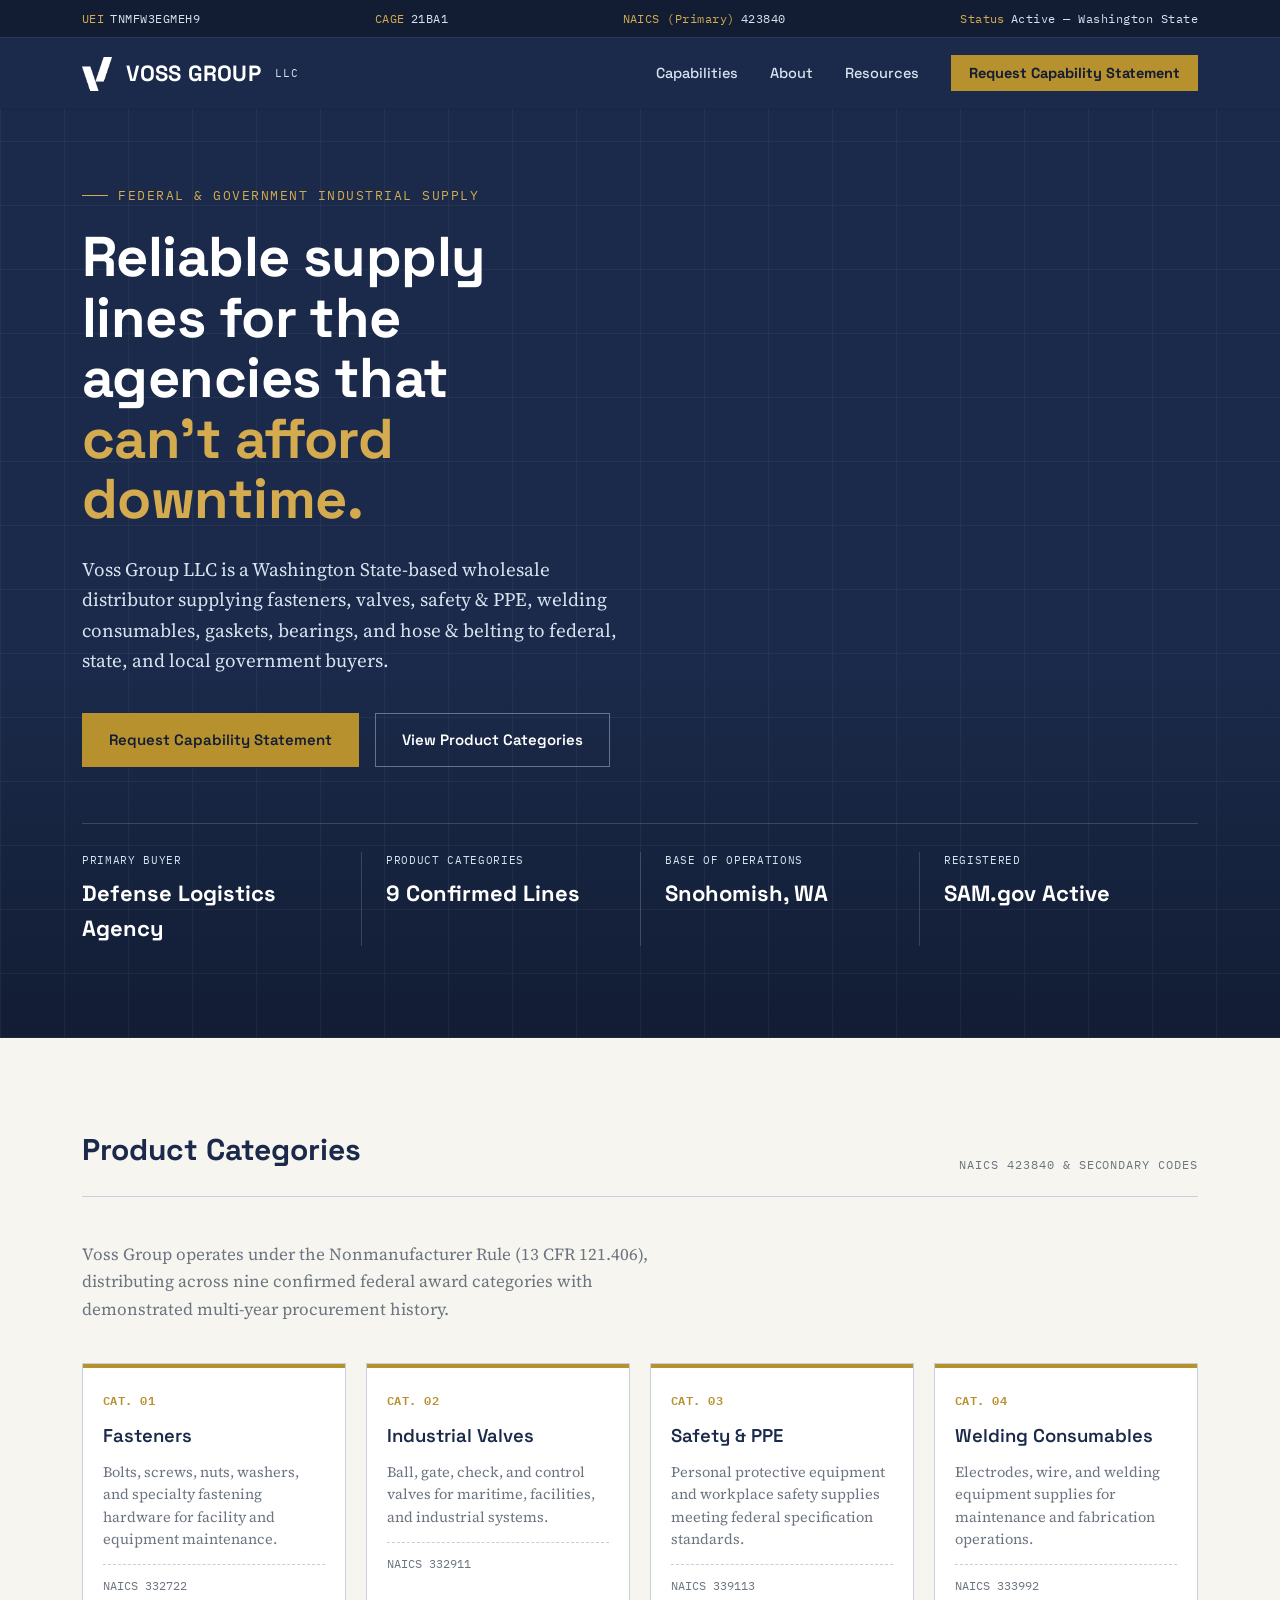
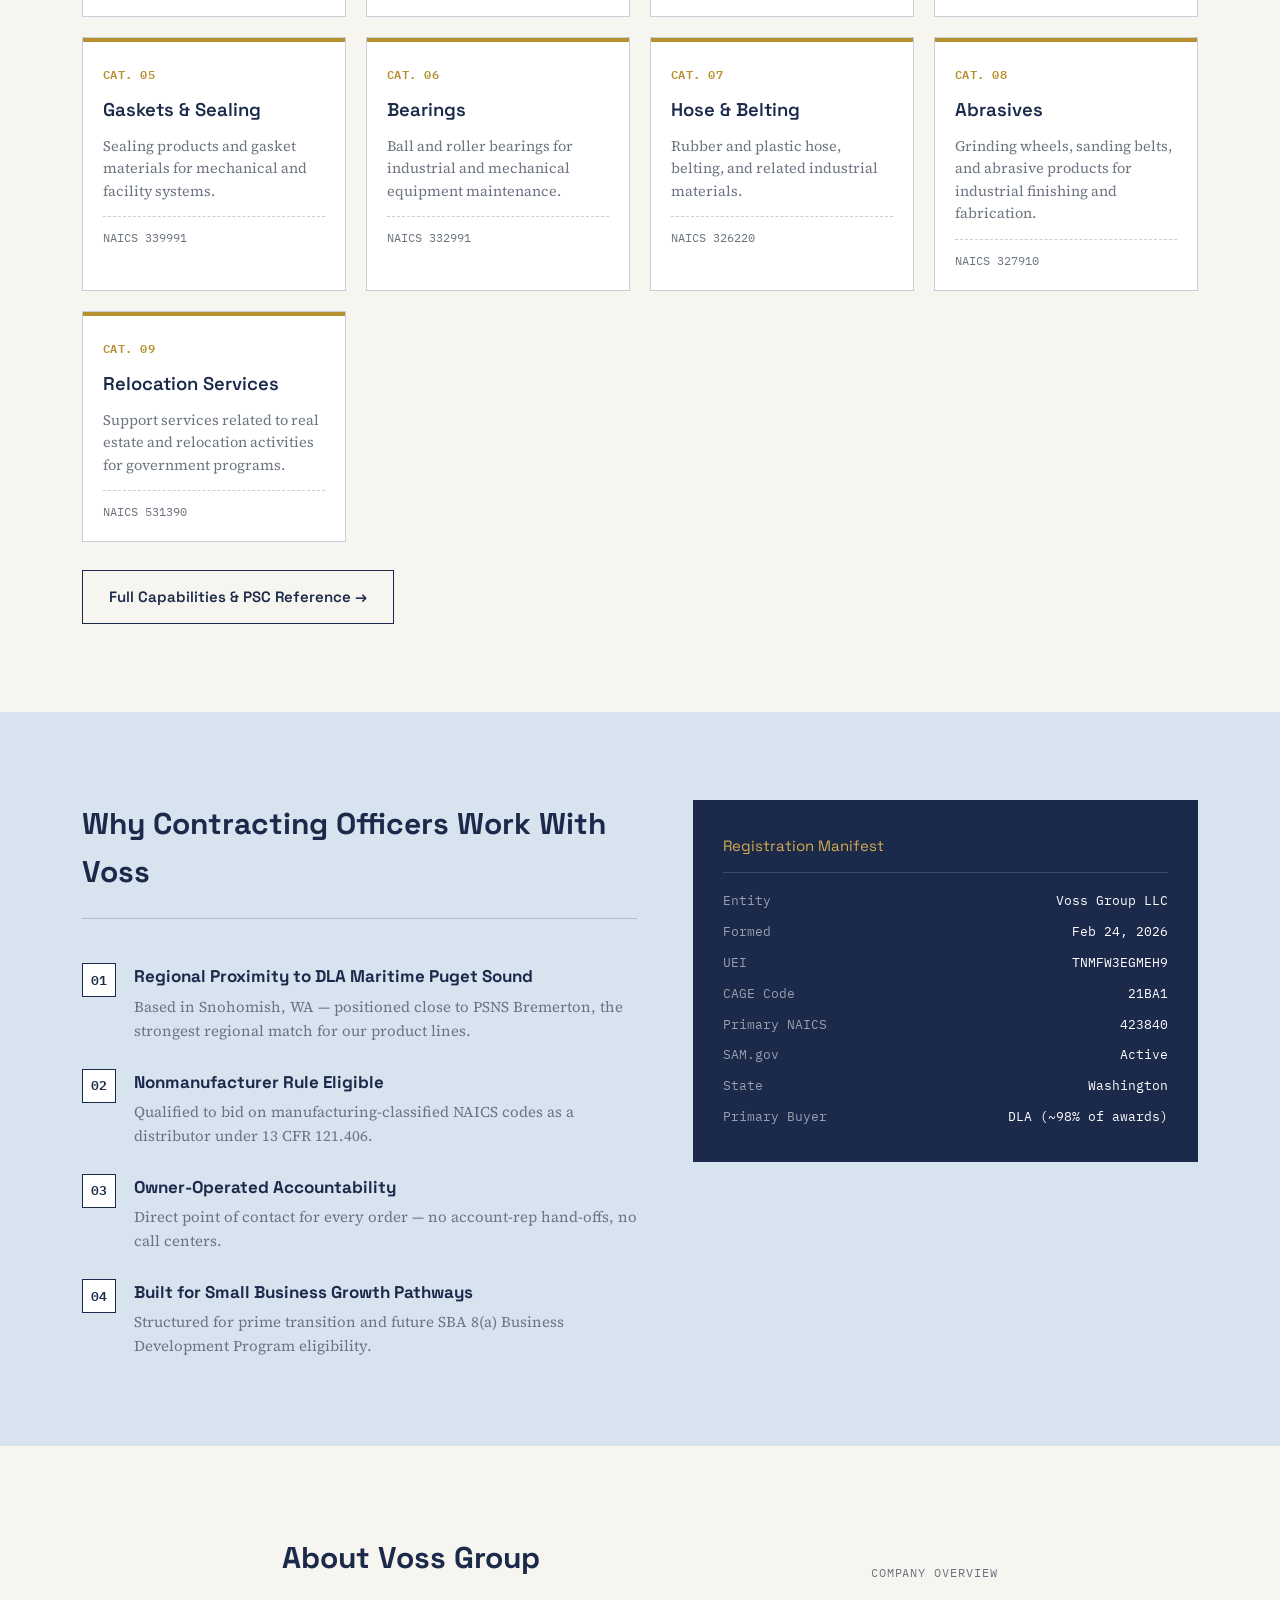
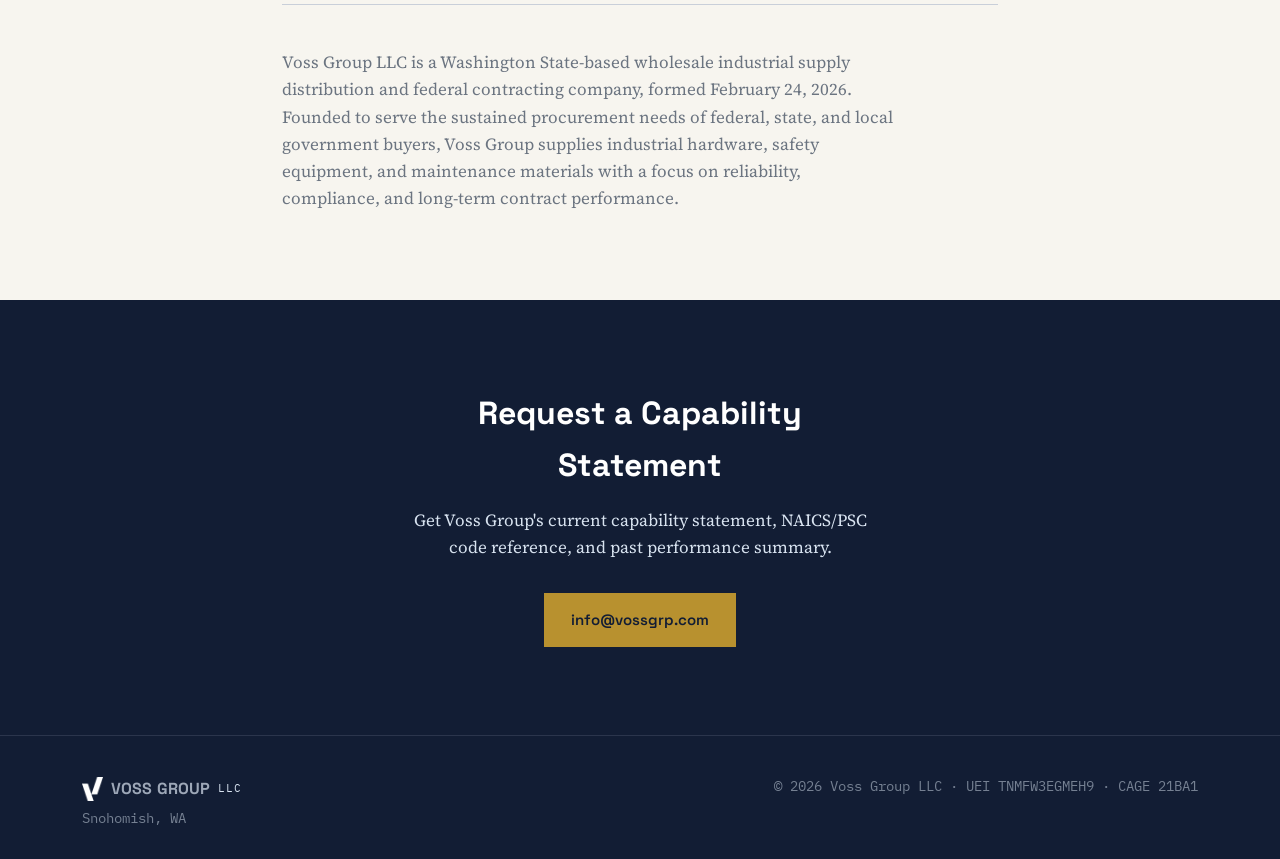
==== index.html @ e6ef3cbe "Add files via upload" ====
<!DOCTYPE html>
<html lang="en">
<head>
<meta charset="UTF-8">
<meta name="viewport" content="width=device-width, initial-scale=1.0">
<link rel="icon" type="image/png" href="assets/favicon.png">
<title>Voss Group LLC | Industrial &amp; Facility Supply Distributor — Federal &amp; Government Contracting</title>
<meta name="description" content="Voss Group LLC is a Washington State-based wholesale industrial supply distributor serving federal, state, and local government agencies. NAICS 423840. Fasteners, valves, safety &amp; PPE, welding consumables, gaskets, bearings, hose &amp; belting, abrasives.">
<meta name="robots" content="index, follow">
<link rel="canonical" href="https://vossgrp.com/">

<!-- Open Graph -->
<meta property="og:type" content="website">
<meta property="og:site_name" content="Voss Group LLC">
<meta property="og:title" content="Voss Group LLC | Industrial &amp; Facility Supply Distributor">
<meta property="og:description" content="Washington State-based wholesale industrial supply distributor serving federal, state, and local government agencies.">
<meta property="og:url" content="https://vossgrp.com/">

<!-- Schema.org LocalBusiness / Organization markup -->
<script type="application/ld+json">
{
  "@context": "https://schema.org",
  "@type": "Organization",
  "name": "Voss Group LLC",
  "url": "https://vossgrp.com",
  "address": {
    "@type": "PostalAddress",
    "addressLocality": "Snohomish",
    "addressRegion": "WA",
    "addressCountry": "US"
  },
  "telephone": "+1-425-222-2050",
  "email": "info@vossgrp.com",
  "description": "Wholesale industrial supply distributor serving federal, state, and local government agencies across fasteners, valves, safety and PPE, welding consumables, gaskets, bearings, hose and belting, and abrasives categories.",
  "naics": "423840",
  "areaServed": "US"
}
</script>

<link rel="preconnect" href="https://fonts.googleapis.com">
<link rel="preconnect" href="https://fonts.gstatic.com" crossorigin>
<link href="https://fonts.googleapis.com/css2?family=Space+Grotesk:wght@400;500;600;700&family=Source+Serif+4:opsz,wght@8..60,400;8..60,500;8..60,600&family=IBM+Plex+Mono:wght@400;500;600&display=swap" rel="stylesheet">
<link rel="stylesheet" href="assets/style.css">

</head>
<body>

<div class="ticket-bar">
  <div class="wrap">
    <span><span class="label">UEI</span>TNMFW3EGMEH9</span>
    <span><span class="label">CAGE</span>21BA1</span>
    <span><span class="label">NAICS (Primary)</span>423840</span>
    <span><span class="label">Status</span>Active — Washington State</span>
  </div>
</div>

<header class="site">
  <nav class="wrap">
    <a href="index.html" class="brand" style="display:flex;align-items:center;gap:14px;"><img src="assets/logo-icon-white.png" alt="" style="height:34px;width:auto;">VOSS GROUP<small>LLC</small></a>
    <button class="nav-toggle" aria-label="Toggle menu" aria-expanded="false">
      <span></span><span></span><span></span>
    </button>
    <ul>
      <li><a href="capabilities.html">Capabilities</a></li>
      <li><a href="about.html">About</a></li>
      <li><a href="resources.html">Resources</a></li>
      <li><a href="#contact" class="nav-cta">Request Capability Statement</a></li>
    </ul>
  </nav>
</header>

<div id="top"></div>
<section class="hero">
  <div class="wrap">
    <div class="eyebrow">Federal &amp; Government Industrial Supply</div>
    <h1>Reliable supply lines for the agencies that <em>can't afford downtime.</em></h1>
    <p class="hero-sub">Voss Group LLC is a Washington State-based wholesale distributor supplying fasteners, valves, safety &amp; PPE, welding consumables, gaskets, bearings, and hose &amp; belting to federal, state, and local government buyers.</p>
    <div class="hero-actions">
      <a href="#contact" class="btn btn-primary">Request Capability Statement</a>
      <a href="#capabilities" class="btn btn-ghost">View Product Categories</a>
    </div>

    <dl class="stat-strip">
      <div>
        <dt>Primary Buyer</dt>
        <dd>Defense Logistics Agency</dd>
      </div>
      <div>
        <dt>Product Categories</dt>
        <dd>9 Confirmed Lines</dd>
      </div>
      <div>
        <dt>Base of Operations</dt>
        <dd>Snohomish, WA</dd>
      </div>
      <div>
        <dt>Registered</dt>
        <dd>SAM.gov Active</dd>
      </div>
    </dl>
  </div>
</section>

<section id="capabilities">
  <div class="wrap">
    <div class="section-head">
      <h2>Product Categories</h2>
      <span class="tag">NAICS 423840 &amp; Secondary Codes</span>
    </div>
    <p class="lede">Voss Group operates under the Nonmanufacturer Rule (13 CFR 121.406), distributing across nine confirmed federal award categories with demonstrated multi-year procurement history.</p>

    <div class="catalog">
      <div class="req-card">
        <span class="code">CAT. 01</span>
        <h3>Fasteners</h3>
        <p>Bolts, screws, nuts, washers, and specialty fastening hardware for facility and equipment maintenance.</p>
        <div class="naics">NAICS 332722</div>
      </div>
      <div class="req-card">
        <span class="code">CAT. 02</span>
        <h3>Industrial Valves</h3>
        <p>Ball, gate, check, and control valves for maritime, facilities, and industrial systems.</p>
        <div class="naics">NAICS 332911</div>
      </div>
      <div class="req-card">
        <span class="code">CAT. 03</span>
        <h3>Safety &amp; PPE</h3>
        <p>Personal protective equipment and workplace safety supplies meeting federal specification standards.</p>
        <div class="naics">NAICS 339113</div>
      </div>
      <div class="req-card">
        <span class="code">CAT. 04</span>
        <h3>Welding Consumables</h3>
        <p>Electrodes, wire, and welding equipment supplies for maintenance and fabrication operations.</p>
        <div class="naics">NAICS 333992</div>
      </div>
      <div class="req-card">
        <span class="code">CAT. 05</span>
        <h3>Gaskets &amp; Sealing</h3>
        <p>Sealing products and gasket materials for mechanical and facility systems.</p>
        <div class="naics">NAICS 339991</div>
      </div>
      <div class="req-card">
        <span class="code">CAT. 06</span>
        <h3>Bearings</h3>
        <p>Ball and roller bearings for industrial and mechanical equipment maintenance.</p>
        <div class="naics">NAICS 332991</div>
      </div>
      <div class="req-card">
        <span class="code">CAT. 07</span>
        <h3>Hose &amp; Belting</h3>
        <p>Rubber and plastic hose, belting, and related industrial materials.</p>
        <div class="naics">NAICS 326220</div>
      </div>
      <div class="req-card">
        <span class="code">CAT. 08</span>
        <h3>Abrasives</h3>
        <p>Grinding wheels, sanding belts, and abrasive products for industrial finishing and fabrication.</p>
        <div class="naics">NAICS 327910</div>
      </div>
      <div class="req-card">
        <span class="code">CAT. 09</span>
        <h3>Relocation Services</h3>
        <p>Support services related to real estate and relocation activities for government programs.</p>
        <div class="naics">NAICS 531390</div>
      </div>
    </div>
    <p style="margin-top:28px;"><a href="capabilities.html" class="btn btn-ghost" style="border-color: var(--navy); color: var(--navy);">Full Capabilities &amp; PSC Reference →</a></p>
  </div>
</section>

<section class="why" id="why">
  <div class="wrap why-grid">
    <div>
      <div class="section-head" style="border-color: rgba(27,42,74,0.2);">
        <h2>Why Contracting Officers Work With Voss</h2>
      </div>
      <ul class="why-list">
        <li>
          <span class="why-num">01</span>
          <div>
            <h4>Regional Proximity to DLA Maritime Puget Sound</h4>
            <p>Based in Snohomish, WA — positioned close to PSNS Bremerton, the strongest regional match for our product lines.</p>
          </div>
        </li>
        <li>
          <span class="why-num">02</span>
          <div>
            <h4>Nonmanufacturer Rule Eligible</h4>
            <p>Qualified to bid on manufacturing-classified NAICS codes as a distributor under 13 CFR 121.406.</p>
          </div>
        </li>
        <li>
          <span class="why-num">03</span>
          <div>
            <h4>Owner-Operated Accountability</h4>
            <p>Direct point of contact for every order — no account-rep hand-offs, no call centers.</p>
          </div>
        </li>
        <li>
          <span class="why-num">04</span>
          <div>
            <h4>Built for Small Business Growth Pathways</h4>
            <p>Structured for prime transition and future SBA 8(a) Business Development Program eligibility.</p>
          </div>
        </li>
      </ul>
    </div>

    <div class="manifest">
      <div class="m-title">Registration Manifest</div>
      <dl>
        <dt>Entity</dt><dd>Voss Group LLC</dd>
        <dt>Formed</dt><dd>Feb 24, 2026</dd>
        <dt>UEI</dt><dd>TNMFW3EGMEH9</dd>
        <dt>CAGE Code</dt><dd>21BA1</dd>
        <dt>Primary NAICS</dt><dd>423840</dd>
        <dt>SAM.gov</dt><dd>Active</dd>
        <dt>State</dt><dd>Washington</dd>
        <dt>Primary Buyer</dt><dd>DLA (~98% of awards)</dd>
      </dl>
    </div>
  </div>
</section>

<section id="about">
  <div class="wrap" style="max-width: 780px;">
    <div class="section-head">
      <h2>About Voss Group</h2>
      <span class="tag">Company Overview</span>
    </div>
    <p class="lede" style="margin-bottom:0;">Voss Group LLC is a Washington State-based wholesale industrial supply distribution and federal contracting company, formed February 24, 2026. Founded to serve the sustained procurement needs of federal, state, and local government buyers, Voss Group supplies industrial hardware, safety equipment, and maintenance materials with a focus on reliability, compliance, and long-term contract performance.</p>
  </div>
</section>

<section class="cta-band" id="contact">
  <div class="wrap">
    <h2>Request a Capability Statement</h2>
    <p>Get Voss Group's current capability statement, NAICS/PSC code reference, and past performance summary.</p>
    <a href="mailto:info@vossgrp.com" class="btn btn-primary">info@vossgrp.com</a>
  </div>
</section>

<footer>
  <div class="wrap">
    <div>
      <div class="brand" style="display:flex;align-items:center;gap:8px;font-size:16px;margin-bottom:6px;"><img src="assets/logo-icon-white.png" alt="" style="height:24px;width:auto;">VOSS GROUP<small>LLC</small></div>
      <div class="mono">Snohomish, WA</div>
    </div>
    <div class="mono">© 2026 Voss Group LLC · UEI TNMFW3EGMEH9 · CAGE 21BA1</div>
  </div>
</footer>

<script src="assets/main.js"></script>
</body>
</html>
---- assets/style.css ----
:root{
    --navy: #1B2A4A;
    --navy-deep: #121D34;
    --gold: #B8912F;
    --gold-bright: #D4AB4E;
    --pale-blue: #D8E3F0;
    --paper: #F7F5EF;
    --ink: #22262E;
    --steel: #6B7480;
    --line: #C9CFD9;
  }

  *{ box-sizing: border-box; margin:0; padding:0; }
  html{ scroll-behavior: smooth; }

  body{
    background: var(--paper);
    color: var(--ink);
    font-family: 'Source Serif 4', Georgia, serif;
    font-size: 17px;
    line-height: 1.6;
    -webkit-font-smoothing: antialiased;
  }

  .mono{ font-family: 'IBM Plex Mono', monospace; }
  .display{ font-family: 'Space Grotesk', sans-serif; }

  a{ color: inherit; }

  .wrap{
    max-width: 1180px;
    margin: 0 auto;
    padding: 0 32px;
  }

  /* ===== Form-header ticker bar ===== */
  .ticket-bar{
    background: var(--navy-deep);
    color: var(--pale-blue);
    font-family: 'IBM Plex Mono', monospace;
    font-size: 12px;
    letter-spacing: 0.04em;
    padding: 9px 0;
    border-bottom: 1px solid rgba(216,227,240,0.15);
  }
  .ticket-bar .wrap{
    display: flex;
    flex-wrap: wrap;
    gap: 24px;
    justify-content: space-between;
  }
  .ticket-bar span.label{ color: var(--gold-bright); margin-right: 6px; }

  /* ===== Nav ===== */
  header.site{
    background: var(--navy);
    color: #fff;
    position: sticky;
    top: 0;
    z-index: 40;
    box-shadow: 0 1px 0 rgba(0,0,0,0.08);
  }
  nav.wrap{
    display:flex;
    align-items:center;
    justify-content: space-between;
    padding-top: 18px;
    padding-bottom: 18px;
  }
  .brand{
    font-family:'Space Grotesk', sans-serif;
    font-weight:700;
    font-size: 22px;
    letter-spacing: 0.01em;
    display:flex;
    align-items:center;
    gap: 10px;
    text-decoration: none;
    color: inherit;
  }
  .brand .mark{
    display:inline-block;
    width: 12px; height: 12px;
    background: var(--gold);
    transform: rotate(45deg);
  }
  .brand small{
    font-family:'IBM Plex Mono', monospace;
    font-size: 11px;
    color: var(--pale-blue);
    font-weight: 400;
    letter-spacing: 0.08em;
  }
  nav ul{
    list-style:none;
    display:flex;
    gap: 32px;
    font-family:'Space Grotesk', sans-serif;
    font-size: 14.5px;
    font-weight: 500;
  }
  nav ul a{
    text-decoration:none;
    color: var(--pale-blue);
    padding-bottom: 4px;
    border-bottom: 2px solid transparent;
    transition: color .15s, border-color .15s;
  }
  nav ul a:hover{ color:#fff; border-color: var(--gold); }
  .nav-cta{
    background: var(--gold);
    color: var(--navy-deep) !important;
    padding: 9px 18px;
    font-weight: 700;
    border: none;
  }
  .nav-cta:hover{ background: var(--gold-bright); border-color: transparent !important; }

  /* ===== Hero ===== */
  .hero{
    background:
      linear-gradient(180deg, var(--navy) 0%, var(--navy) 60%, var(--navy-deep) 100%);
    color: #fff;
    padding: 76px 0 92px;
    position: relative;
    overflow: hidden;
  }
  .hero::before{
    content:"";
    position:absolute;
    inset:0;
    background-image:
      repeating-linear-gradient(90deg, rgba(216,227,240,0.05) 0 1px, transparent 1px 64px),
      repeating-linear-gradient(0deg, rgba(216,227,240,0.05) 0 1px, transparent 1px 64px);
    pointer-events:none;
  }
  .hero .wrap{ position:relative; }
  .eyebrow{
    font-family:'IBM Plex Mono', monospace;
    font-size: 12.5px;
    letter-spacing: 0.12em;
    text-transform: uppercase;
    color: var(--gold-bright);
    display:flex;
    align-items:center;
    gap: 10px;
    margin-bottom: 22px;
  }
  .eyebrow::before{
    content:"";
    width: 26px; height: 1px;
    background: var(--gold-bright);
  }
  h1{
    font-family:'Space Grotesk', sans-serif;
    font-weight: 700;
    font-size: clamp(34px, 5vw, 56px);
    line-height: 1.08;
    max-width: 14ch;
    letter-spacing: -0.01em;
  }
  h1 em{
    font-style: normal;
    color: var(--gold-bright);
  }
  .hero-sub{
    margin-top: 24px;
    max-width: 54ch;
    font-size: 19px;
    color: var(--pale-blue);
  }
  .hero-actions{
    margin-top: 38px;
    display:flex;
    gap: 16px;
    flex-wrap: wrap;
  }
  .btn{
    font-family:'Space Grotesk', sans-serif;
    font-weight: 600;
    font-size: 15px;
    padding: 14px 26px;
    text-decoration:none;
    display:inline-block;
    border: 1.5px solid transparent;
  }
  .btn-primary{ background: var(--gold); color: var(--navy-deep); }
  .btn-primary:hover{ background: var(--gold-bright); }
  .btn-ghost{ border-color: rgba(216,227,240,0.4); color: #fff; }
  .btn-ghost:hover{ border-color: #fff; }

  /* stat strip */
  .stat-strip{
    margin-top: 56px;
    display:grid;
    grid-template-columns: repeat(4, 1fr);
    border-top: 1px solid rgba(216,227,240,0.18);
    padding-top: 28px;
  }
  .stat-strip div + div{ border-left: 1px solid rgba(216,227,240,0.18); padding-left:24px; }
  .stat-strip dt{
    font-family:'IBM Plex Mono', monospace;
    font-size: 11px;
    color: var(--pale-blue);
    letter-spacing:0.06em;
    text-transform: uppercase;
  }
  .stat-strip dd{
    font-family:'Space Grotesk', sans-serif;
    font-weight: 700;
    font-size: 22px;
    margin-top: 6px;
    color: #fff;
  }

  /* ===== Section shell ===== */
  section{ padding: 88px 0; }
  .section-head{
    display:flex;
    justify-content: space-between;
    align-items: flex-end;
    gap: 24px;
    margin-bottom: 44px;
    border-bottom: 1px solid var(--line);
    padding-bottom: 22px;
  }
  .section-head h2{
    font-family:'Space Grotesk', sans-serif;
    font-size: 30px;
    font-weight: 700;
    color: var(--navy);
  }
  .section-head .tag{
    font-family:'IBM Plex Mono', monospace;
    font-size: 12px;
    color: var(--steel);
    text-transform: uppercase;
    letter-spacing: 0.08em;
  }
  .lede{
    max-width: 68ch;
    color: var(--steel);
    font-size: 17px;
    margin-bottom: 40px;
  }

  /* ===== Requisition cards (signature element) ===== */
  .catalog{
    display:grid;
    grid-template-columns: repeat(auto-fit, minmax(250px, 1fr));
    gap: 20px;
  }
  .req-card{
    background: #fff;
    border: 1px solid var(--line);
    position: relative;
    padding: 22px 20px 20px;
  }
  .req-card::before{
    content:"";
    position:absolute;
    top:0; left:0; right:0;
    height: 4px;
    background: var(--gold);
  }
  .req-card .code{
    font-family:'IBM Plex Mono', monospace;
    font-size: 12px;
    color: var(--gold);
    font-weight: 600;
    letter-spacing: 0.04em;
  }
  .req-card h3{
    font-family:'Space Grotesk', sans-serif;
    font-size: 18.5px;
    color: var(--navy);
    margin: 8px 0 10px;
    font-weight: 600;
  }
  .req-card p{
    font-size: 14.5px;
    color: var(--steel);
    line-height: 1.55;
  }
  .req-card .naics{
    margin-top: 14px;
    padding-top: 12px;
    border-top: 1px dashed var(--line);
    font-family:'IBM Plex Mono', monospace;
    font-size: 11.5px;
    color: var(--steel);
  }

  /* ===== Why section (dark) ===== */
  .why{
    background: var(--pale-blue);
  }
  .why-grid{
    display:grid;
    grid-template-columns: 1.1fr 1fr;
    gap: 56px;
    align-items: start;
  }
  .why-list{ list-style:none; display:flex; flex-direction:column; gap:26px; }
  .why-list li{ display:flex; gap:18px; }
  .why-num{
    font-family:'IBM Plex Mono', monospace;
    font-weight: 600;
    font-size: 13px;
    color: var(--navy);
    background: #fff;
    border: 1px solid var(--navy);
    width: 34px; height: 34px;
    flex: none;
    display:flex; align-items:center; justify-content:center;
  }
  .why-list h4{
    font-family:'Space Grotesk', sans-serif;
    font-size: 17px;
    color: var(--navy);
    margin-bottom: 4px;
  }
  .why-list p{ color: var(--steel); font-size: 15px; }

  .manifest{
    background: var(--navy);
    color: #fff;
    padding: 34px 30px;
    font-family:'IBM Plex Mono', monospace;
    font-size: 13px;
  }
  .manifest .m-title{
    font-family:'Space Grotesk', sans-serif;
    font-size: 15px;
    color: var(--gold-bright);
    margin-bottom: 18px;
    padding-bottom: 14px;
    border-bottom: 1px solid rgba(255,255,255,0.15);
  }
  .manifest dl{ display:grid; grid-template-columns: auto 1fr; gap: 10px 16px; }
  .manifest dt{ color: rgba(255,255,255,0.55); }
  .manifest dd{ color: #fff; text-align:right; }

  /* ===== CTA band ===== */
  .cta-band{
    background: var(--navy-deep);
    color: #fff;
    text-align:center;
  }
  .cta-band h2{
    font-family:'Space Grotesk', sans-serif;
    font-size: 32px;
    max-width: 20ch;
    margin: 0 auto 16px;
  }
  .cta-band p{ color: var(--pale-blue); max-width: 52ch; margin: 0 auto 32px; }

  /* ===== Footer ===== */
  footer{
    background: var(--navy-deep);
    color: rgba(216,227,240,0.7);
    font-size: 13.5px;
    border-top: 1px solid rgba(216,227,240,0.12);
    padding: 40px 0 30px;
  }
  footer .wrap{
    display:flex;
    justify-content: space-between;
    flex-wrap: wrap;
    gap: 20px;
  }
  footer .mono{ color: rgba(216,227,240,0.5); }

  @media (max-width: 860px){
    .stat-strip{ grid-template-columns: repeat(2,1fr); row-gap: 20px; }
    .stat-strip div:nth-child(3){ border-left:none; }
    .why-grid{ grid-template-columns: 1fr; }
    nav.wrap{ position: relative; flex-wrap: wrap; }
    nav.wrap ul{
      display: none;
      position: absolute;
      top: 100%;
      left: 0; right: 0;
      background: var(--navy);
      flex-direction: column;
      gap: 0;
      padding: 8px 0;
      border-top: 1px solid rgba(216,227,240,0.15);
    }
    nav.wrap ul.open{ display: flex; }
    nav.wrap ul li{ width: 100%; }
    nav.wrap ul li a{
      display: block;
      padding: 14px 32px;
      border-bottom: none;
    }
    nav.wrap ul li a.nav-cta{ margin: 8px 32px; text-align:center; }
    .nav-toggle{
      display: flex;
      flex-direction: column;
      justify-content: center;
      gap: 5px;
      width: 28px; height: 22px;
      background: none;
      border: none;
      cursor: pointer;
      padding: 0;
    }
    .nav-toggle span{
      display:block;
      height: 2px;
      background: #fff;
      border-radius: 1px;
    }
  }
  @media (min-width: 861px){
    .nav-toggle{ display: none; }
  }

  @media (prefers-reduced-motion: reduce){
    html{ scroll-behavior: auto; }
  }
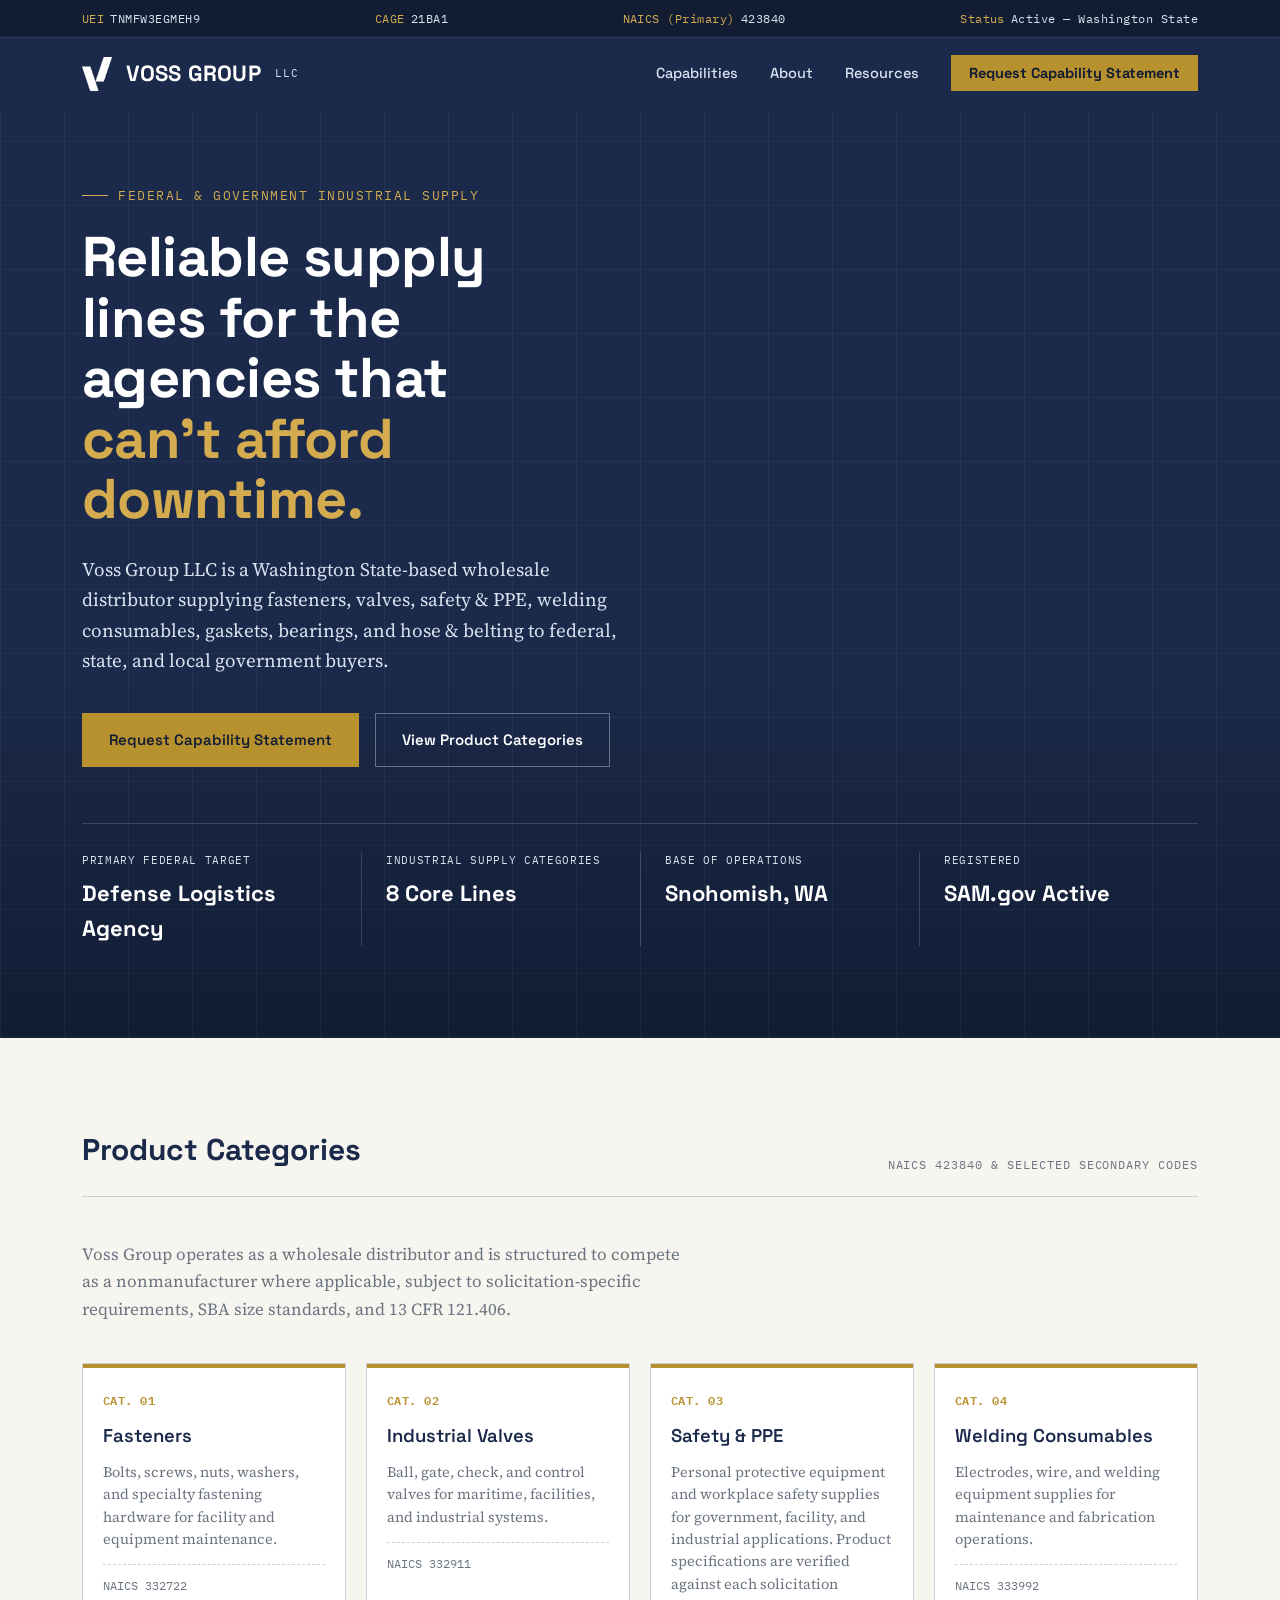
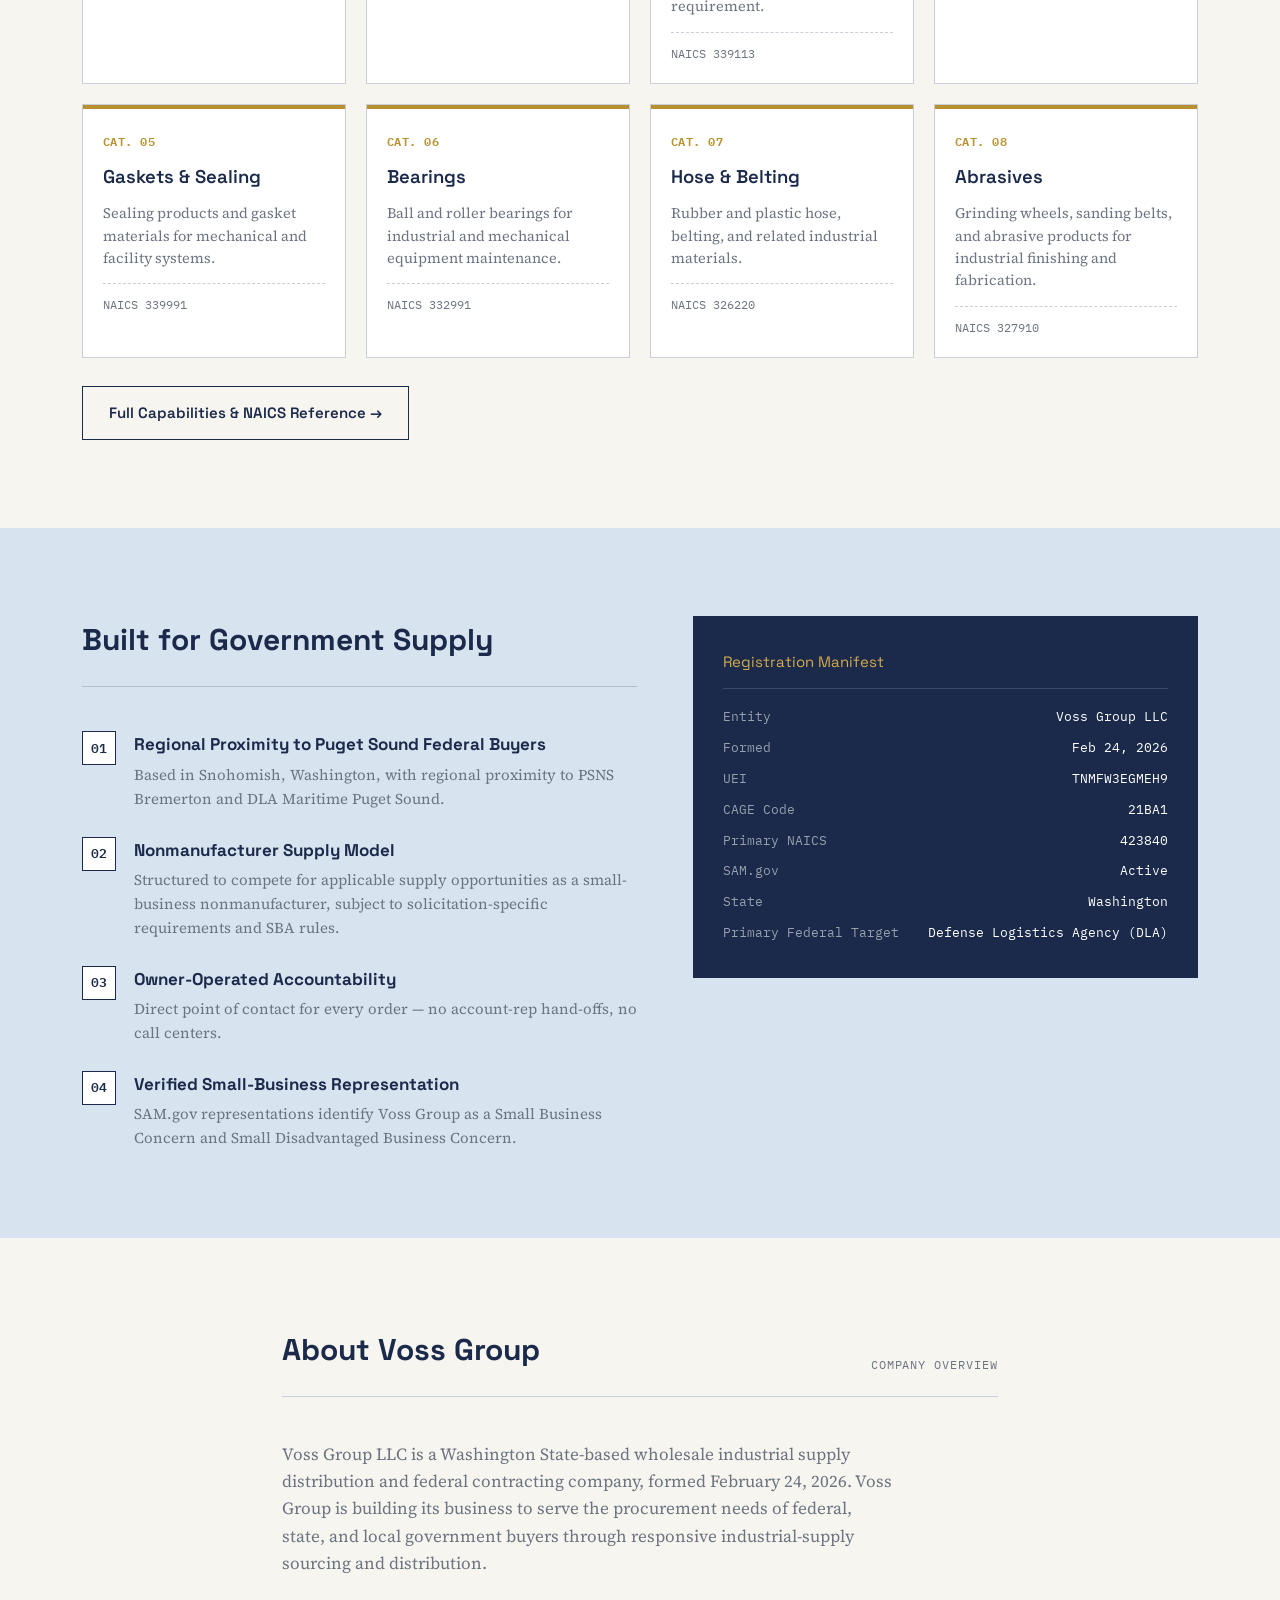
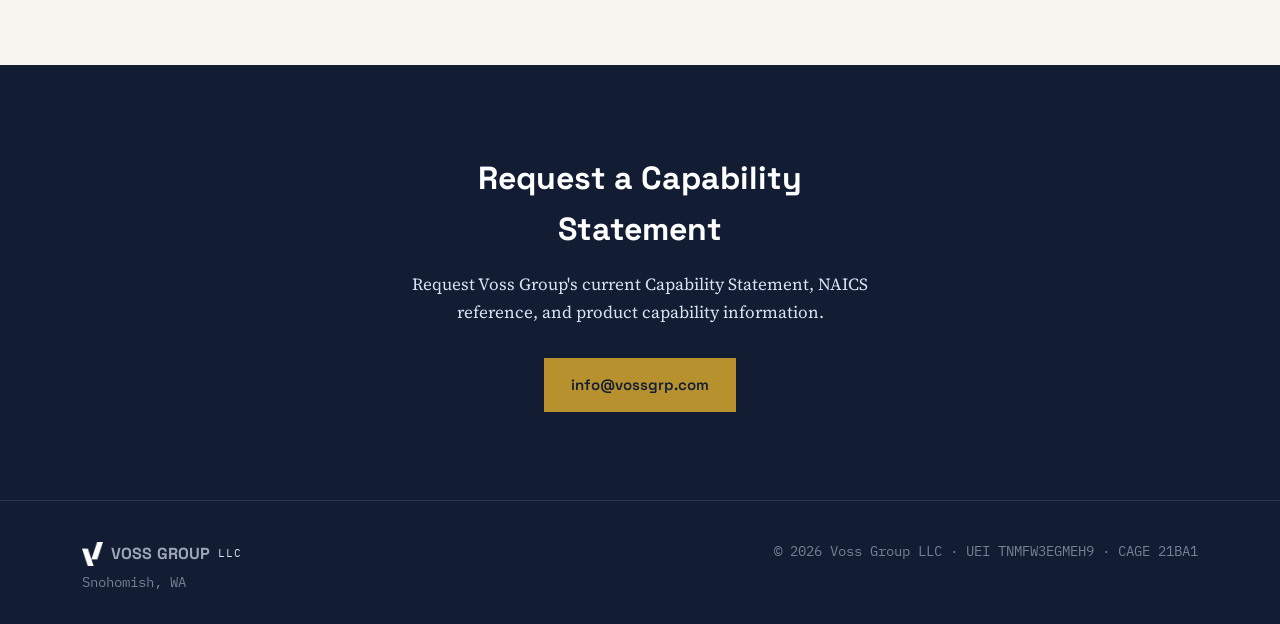
==== commit bf210208: "Add files via upload" ====
--- a/index.html
+++ b/index.html
@@ -5,7 +5,7 @@
 <meta name="viewport" content="width=device-width, initial-scale=1.0">
 <link rel="icon" type="image/png" href="assets/favicon.png">
 <title>Voss Group LLC | Industrial &amp; Facility Supply Distributor — Federal &amp; Government Contracting</title>
-<meta name="description" content="Voss Group LLC is a Washington State-based wholesale industrial supply distributor serving federal, state, and local government agencies. NAICS 423840. Fasteners, valves, safety &amp; PPE, welding consumables, gaskets, bearings, hose &amp; belting, abrasives.">
+<meta name="description" content="Voss Group LLC is a Washington State-based wholesale industrial supply distributor focused on federal, state, and local government agencies. NAICS 423840. Fasteners, valves, safety &amp; PPE, welding consumables, gaskets, bearings, hose &amp; belting, abrasives.">
 <meta name="robots" content="index, follow">
 <link rel="canonical" href="https://vossgrp.com/">
 
@@ -13,7 +13,7 @@
 <meta property="og:type" content="website">
 <meta property="og:site_name" content="Voss Group LLC">
 <meta property="og:title" content="Voss Group LLC | Industrial &amp; Facility Supply Distributor">
-<meta property="og:description" content="Washington State-based wholesale industrial supply distributor serving federal, state, and local government agencies.">
+<meta property="og:description" content="Washington State-based wholesale industrial supply distributor focused on federal, state, and local government agencies.">
 <meta property="og:url" content="https://vossgrp.com/">
 
 <!-- Schema.org LocalBusiness / Organization markup -->
@@ -31,7 +31,7 @@
   },
   "telephone": "+1-425-222-2050",
   "email": "info@vossgrp.com",
-  "description": "Wholesale industrial supply distributor serving federal, state, and local government agencies across fasteners, valves, safety and PPE, welding consumables, gaskets, bearings, hose and belting, and abrasives categories.",
+  "description": "Wholesale industrial supply distributor focused on federal, state, and local government agencies across fasteners, valves, safety and PPE, welding consumables, gaskets, bearings, hose and belting, and abrasives categories.",
   "naics": "423840",
   "areaServed": "US"
 }
@@ -82,12 +82,12 @@
 
     <dl class="stat-strip">
       <div>
-        <dt>Primary Buyer</dt>
+        <dt>Primary Federal Target</dt>
         <dd>Defense Logistics Agency</dd>
       </div>
       <div>
-        <dt>Product Categories</dt>
-        <dd>9 Confirmed Lines</dd>
+        <dt>Industrial Supply Categories</dt>
+        <dd>8 Core Lines</dd>
       </div>
       <div>
         <dt>Base of Operations</dt>
@@ -105,9 +105,9 @@
   <div class="wrap">
     <div class="section-head">
       <h2>Product Categories</h2>
-      <span class="tag">NAICS 423840 &amp; Secondary Codes</span>
-    </div>
-    <p class="lede">Voss Group operates under the Nonmanufacturer Rule (13 CFR 121.406), distributing across nine confirmed federal award categories with demonstrated multi-year procurement history.</p>
+      <span class="tag">NAICS 423840 &amp; Selected Secondary Codes</span>
+    </div>
+    <p class="lede">Voss Group operates as a wholesale distributor and is structured to compete as a nonmanufacturer where applicable, subject to solicitation-specific requirements, SBA size standards, and 13 CFR 121.406.</p>
 
     <div class="catalog">
       <div class="req-card">
@@ -125,7 +125,7 @@
       <div class="req-card">
         <span class="code">CAT. 03</span>
         <h3>Safety &amp; PPE</h3>
-        <p>Personal protective equipment and workplace safety supplies meeting federal specification standards.</p>
+        <p>Personal protective equipment and workplace safety supplies for government, facility, and industrial applications. Product specifications are verified against each solicitation requirement.</p>
         <div class="naics">NAICS 339113</div>
       </div>
       <div class="req-card">
@@ -158,14 +158,8 @@
         <p>Grinding wheels, sanding belts, and abrasive products for industrial finishing and fabrication.</p>
         <div class="naics">NAICS 327910</div>
       </div>
-      <div class="req-card">
-        <span class="code">CAT. 09</span>
-        <h3>Relocation Services</h3>
-        <p>Support services related to real estate and relocation activities for government programs.</p>
-        <div class="naics">NAICS 531390</div>
-      </div>
-    </div>
-    <p style="margin-top:28px;"><a href="capabilities.html" class="btn btn-ghost" style="border-color: var(--navy); color: var(--navy);">Full Capabilities &amp; PSC Reference →</a></p>
+    </div>
+    <p style="margin-top:28px;"><a href="capabilities.html" class="btn btn-ghost" style="border-color: var(--navy); color: var(--navy);">Full Capabilities &amp; NAICS Reference →</a></p>
   </div>
 </section>
 
@@ -173,21 +167,21 @@
   <div class="wrap why-grid">
     <div>
       <div class="section-head" style="border-color: rgba(27,42,74,0.2);">
-        <h2>Why Contracting Officers Work With Voss</h2>
+        <h2>Built for Government Supply</h2>
       </div>
       <ul class="why-list">
         <li>
           <span class="why-num">01</span>
           <div>
-            <h4>Regional Proximity to DLA Maritime Puget Sound</h4>
-            <p>Based in Snohomish, WA — positioned close to PSNS Bremerton, the strongest regional match for our product lines.</p>
+            <h4>Regional Proximity to Puget Sound Federal Buyers</h4>
+            <p>Based in Snohomish, Washington, with regional proximity to PSNS Bremerton and DLA Maritime Puget Sound.</p>
           </div>
         </li>
         <li>
           <span class="why-num">02</span>
           <div>
-            <h4>Nonmanufacturer Rule Eligible</h4>
-            <p>Qualified to bid on manufacturing-classified NAICS codes as a distributor under 13 CFR 121.406.</p>
+            <h4>Nonmanufacturer Supply Model</h4>
+            <p>Structured to compete for applicable supply opportunities as a small-business nonmanufacturer, subject to solicitation-specific requirements and SBA rules.</p>
           </div>
         </li>
         <li>
@@ -200,8 +194,8 @@
         <li>
           <span class="why-num">04</span>
           <div>
-            <h4>Built for Small Business Growth Pathways</h4>
-            <p>Structured for prime transition and future SBA 8(a) Business Development Program eligibility.</p>
+            <h4>Verified Small-Business Representation</h4>
+            <p>SAM.gov representations identify Voss Group as a Small Business Concern and Small Disadvantaged Business Concern.</p>
           </div>
         </li>
       </ul>
@@ -217,7 +211,7 @@
         <dt>Primary NAICS</dt><dd>423840</dd>
         <dt>SAM.gov</dt><dd>Active</dd>
         <dt>State</dt><dd>Washington</dd>
-        <dt>Primary Buyer</dt><dd>DLA (~98% of awards)</dd>
+        <dt>Primary Federal Target</dt><dd>Defense Logistics Agency (DLA)</dd>
       </dl>
     </div>
   </div>
@@ -229,14 +223,14 @@
       <h2>About Voss Group</h2>
       <span class="tag">Company Overview</span>
     </div>
-    <p class="lede" style="margin-bottom:0;">Voss Group LLC is a Washington State-based wholesale industrial supply distribution and federal contracting company, formed February 24, 2026. Founded to serve the sustained procurement needs of federal, state, and local government buyers, Voss Group supplies industrial hardware, safety equipment, and maintenance materials with a focus on reliability, compliance, and long-term contract performance.</p>
+    <p class="lede" style="margin-bottom:0;">Voss Group LLC is a Washington State-based wholesale industrial supply distribution and federal contracting company, formed February 24, 2026. Voss Group is building its business to serve the procurement needs of federal, state, and local government buyers through responsive industrial-supply sourcing and distribution.</p>
   </div>
 </section>
 
 <section class="cta-band" id="contact">
   <div class="wrap">
     <h2>Request a Capability Statement</h2>
-    <p>Get Voss Group's current capability statement, NAICS/PSC code reference, and past performance summary.</p>
+    <p>Request Voss Group's current Capability Statement, NAICS reference, and product capability information.</p>
     <a href="mailto:info@vossgrp.com" class="btn btn-primary">info@vossgrp.com</a>
   </div>
 </section>
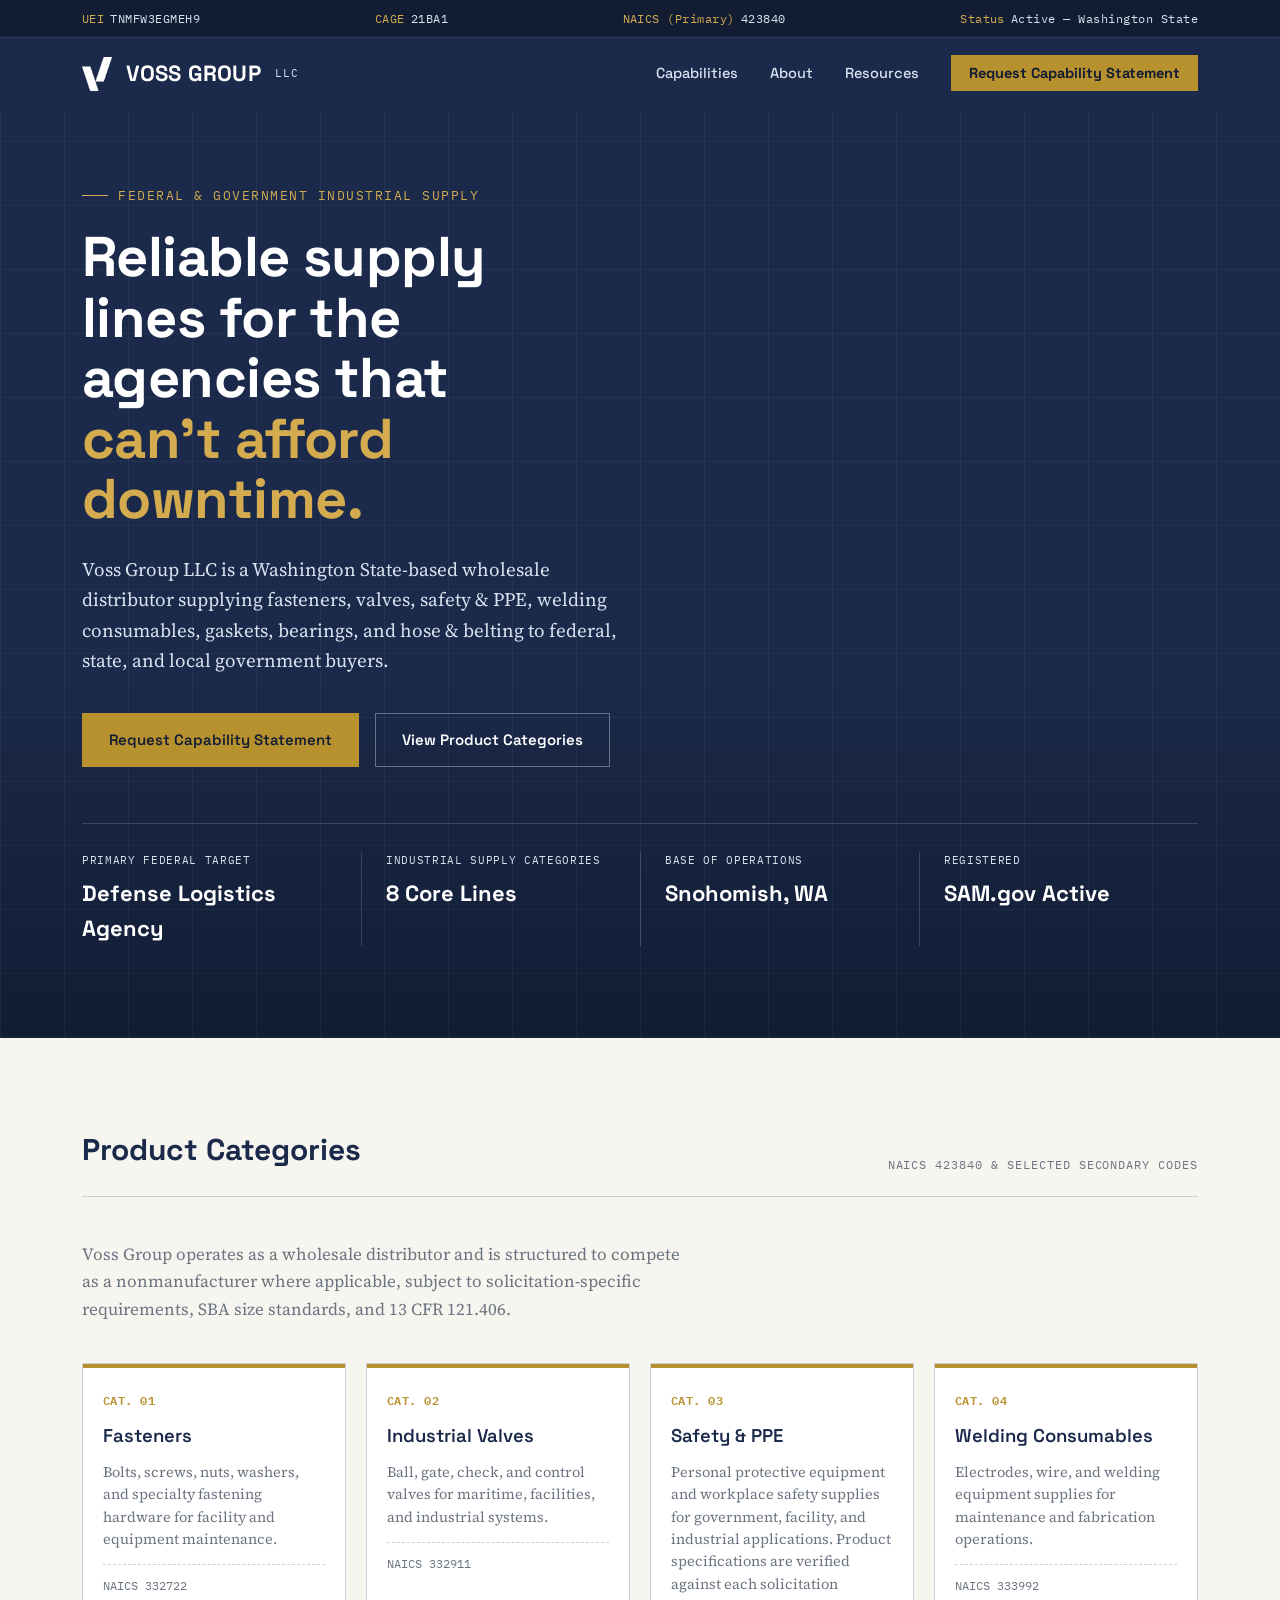
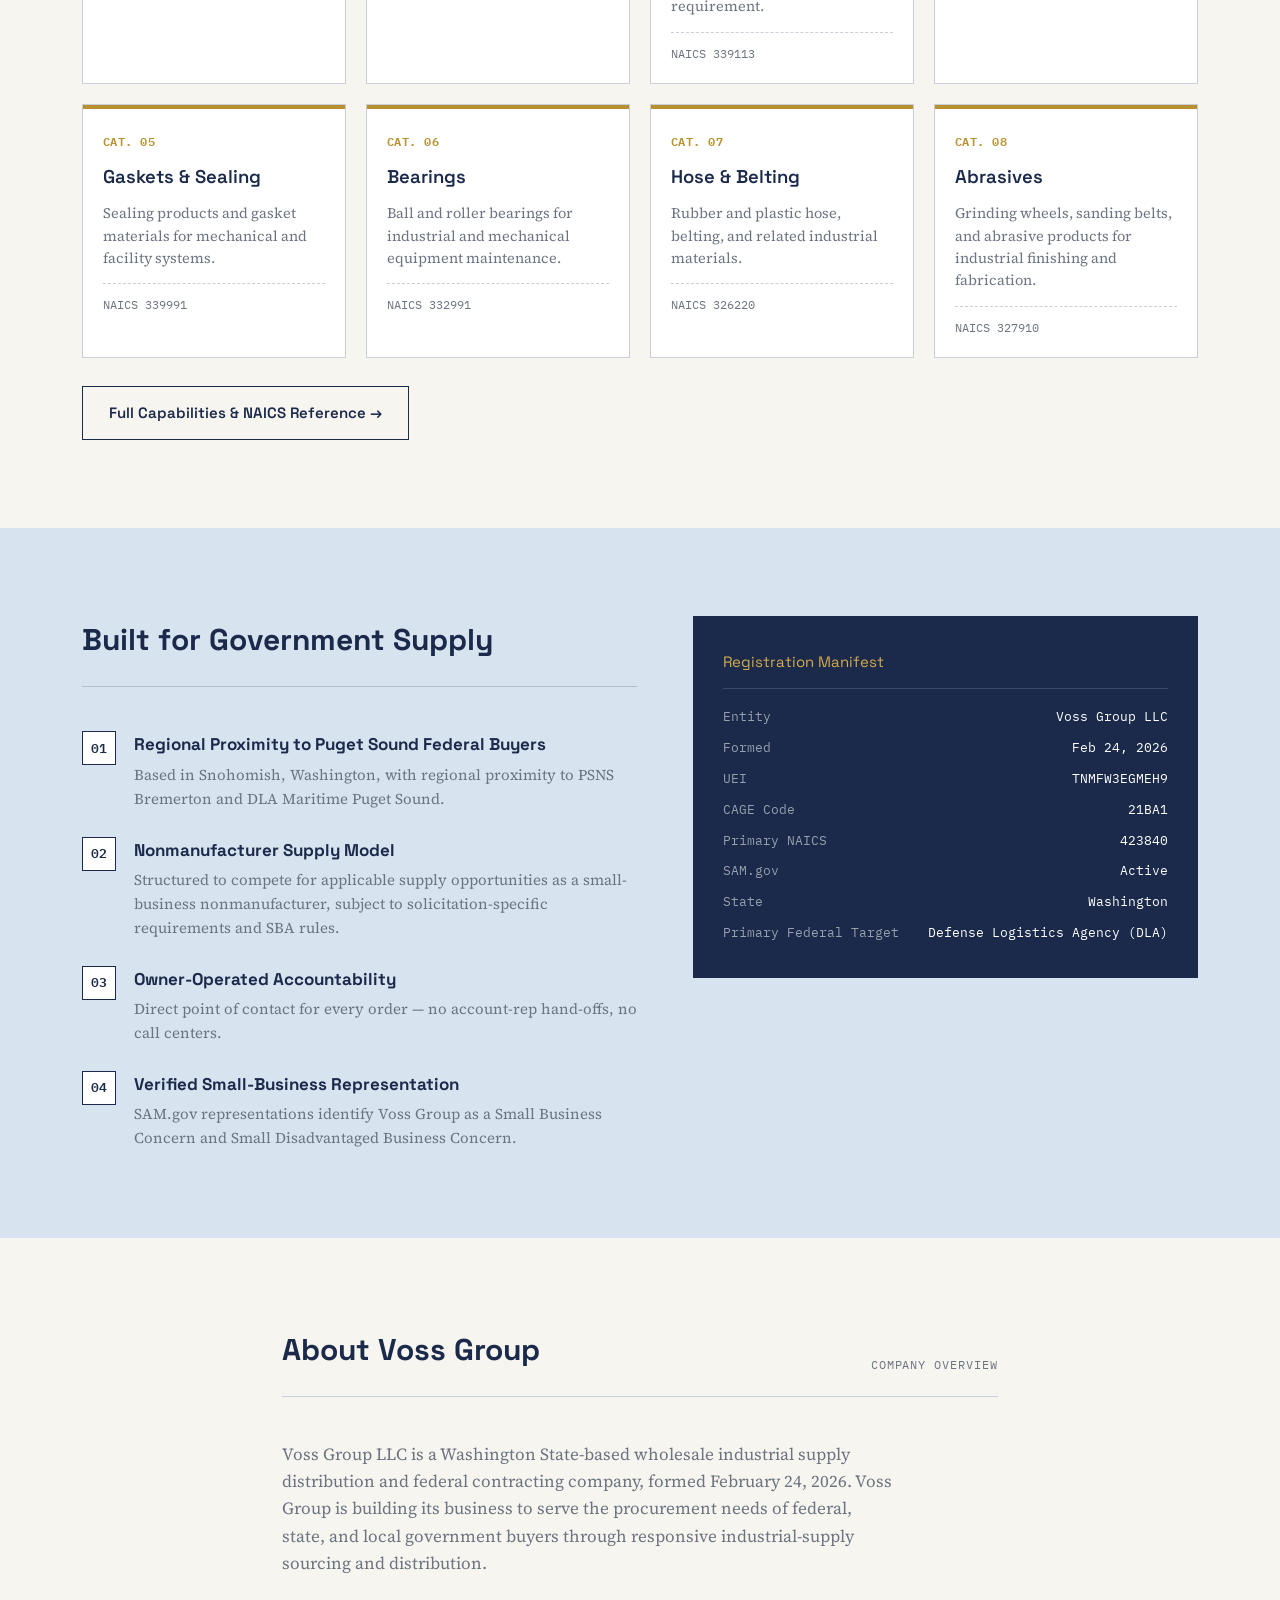
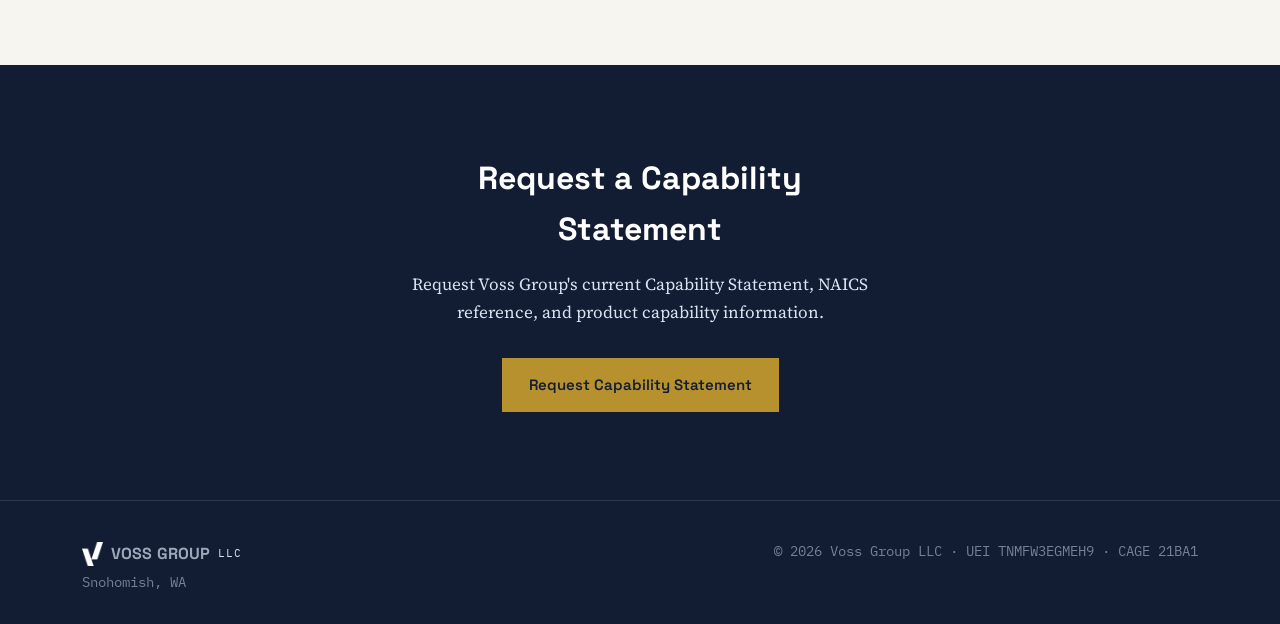
==== commit 01e93b26: "Add GA4 and prefilled capability statement request" ====
--- a/index.html
+++ b/index.html
@@ -1,6 +1,14 @@
 <!DOCTYPE html>
 <html lang="en">
 <head>
+<!-- Google tag (gtag.js) -->
+<script async src="https://www.googletagmanager.com/gtag/js?id=G-BKP11EQ2RJ"></script>
+<script>
+  window.dataLayer = window.dataLayer || [];
+  function gtag(){dataLayer.push(arguments);}
+  gtag('js', new Date());
+  gtag('config', 'G-BKP11EQ2RJ');
+</script>
 <meta charset="UTF-8">
 <meta name="viewport" content="width=device-width, initial-scale=1.0">
 <link rel="icon" type="image/png" href="assets/favicon.png">
@@ -64,7 +72,7 @@
       <li><a href="capabilities.html">Capabilities</a></li>
       <li><a href="about.html">About</a></li>
       <li><a href="resources.html">Resources</a></li>
-      <li><a href="#contact" class="nav-cta">Request Capability Statement</a></li>
+      <li><a href="mailto:info@vossgrp.com?subject=Capability%20Statement%20Request%20%E2%80%94%20Voss%20Group%20LLC&body=Hello%20Voss%20Group%2C%0D%0A%0D%0AI%20would%20like%20to%20request%20a%20copy%20of%20your%20current%20Capability%20Statement.%0D%0A%0D%0AThank%20you." class="nav-cta capability-request">Request Capability Statement</a></li>
     </ul>
   </nav>
 </header>
@@ -76,7 +84,7 @@
     <h1>Reliable supply lines for the agencies that <em>can't afford downtime.</em></h1>
     <p class="hero-sub">Voss Group LLC is a Washington State-based wholesale distributor supplying fasteners, valves, safety &amp; PPE, welding consumables, gaskets, bearings, and hose &amp; belting to federal, state, and local government buyers.</p>
     <div class="hero-actions">
-      <a href="#contact" class="btn btn-primary">Request Capability Statement</a>
+      <a href="mailto:info@vossgrp.com?subject=Capability%20Statement%20Request%20%E2%80%94%20Voss%20Group%20LLC&body=Hello%20Voss%20Group%2C%0D%0A%0D%0AI%20would%20like%20to%20request%20a%20copy%20of%20your%20current%20Capability%20Statement.%0D%0A%0D%0AThank%20you." class="btn btn-primary capability-request">Request Capability Statement</a>
       <a href="#capabilities" class="btn btn-ghost">View Product Categories</a>
     </div>
 
@@ -231,7 +239,7 @@
   <div class="wrap">
     <h2>Request a Capability Statement</h2>
     <p>Request Voss Group's current Capability Statement, NAICS reference, and product capability information.</p>
-    <a href="mailto:info@vossgrp.com" class="btn btn-primary">info@vossgrp.com</a>
+    <a href="mailto:info@vossgrp.com?subject=Capability%20Statement%20Request%20%E2%80%94%20Voss%20Group%20LLC&body=Hello%20Voss%20Group%2C%0D%0A%0D%0AI%20would%20like%20to%20request%20a%20copy%20of%20your%20current%20Capability%20Statement.%0D%0A%0D%0AThank%20you." class="btn btn-primary capability-request">Request Capability Statement</a>
   </div>
 </section>
 
